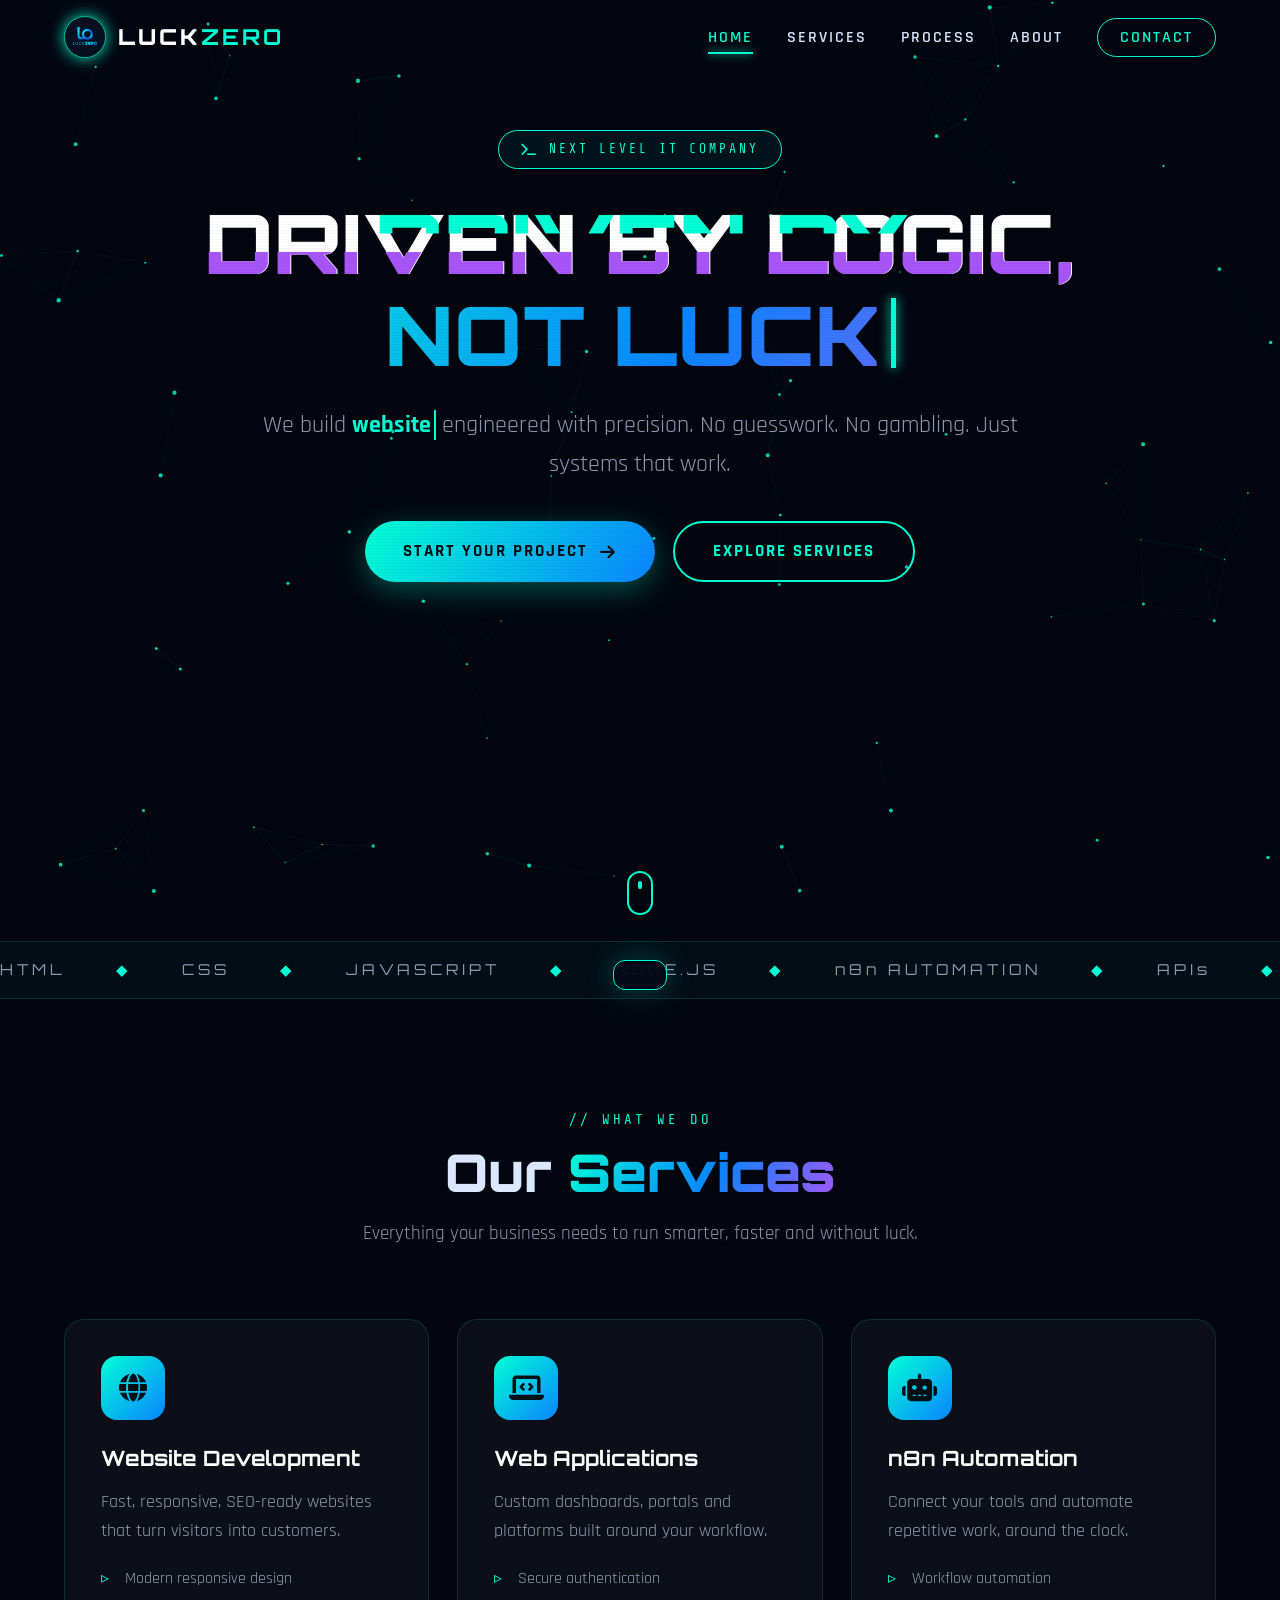
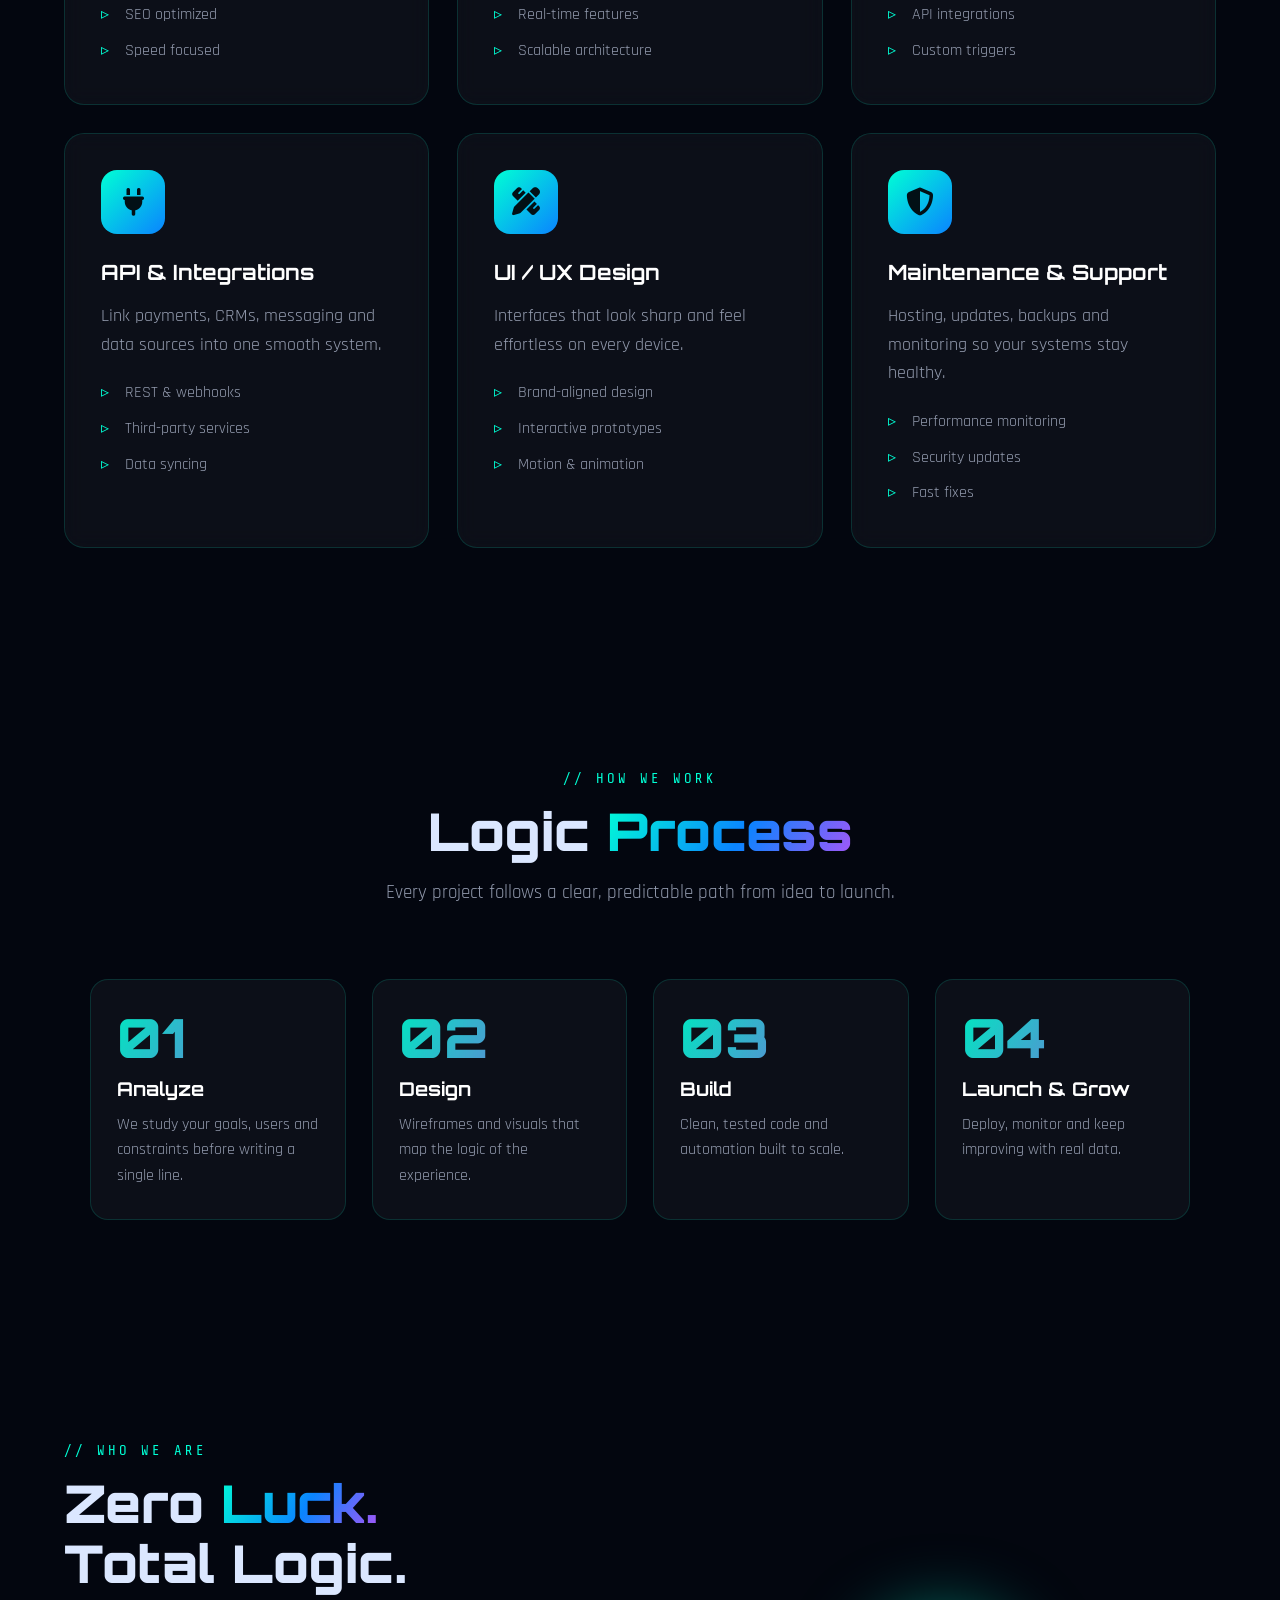
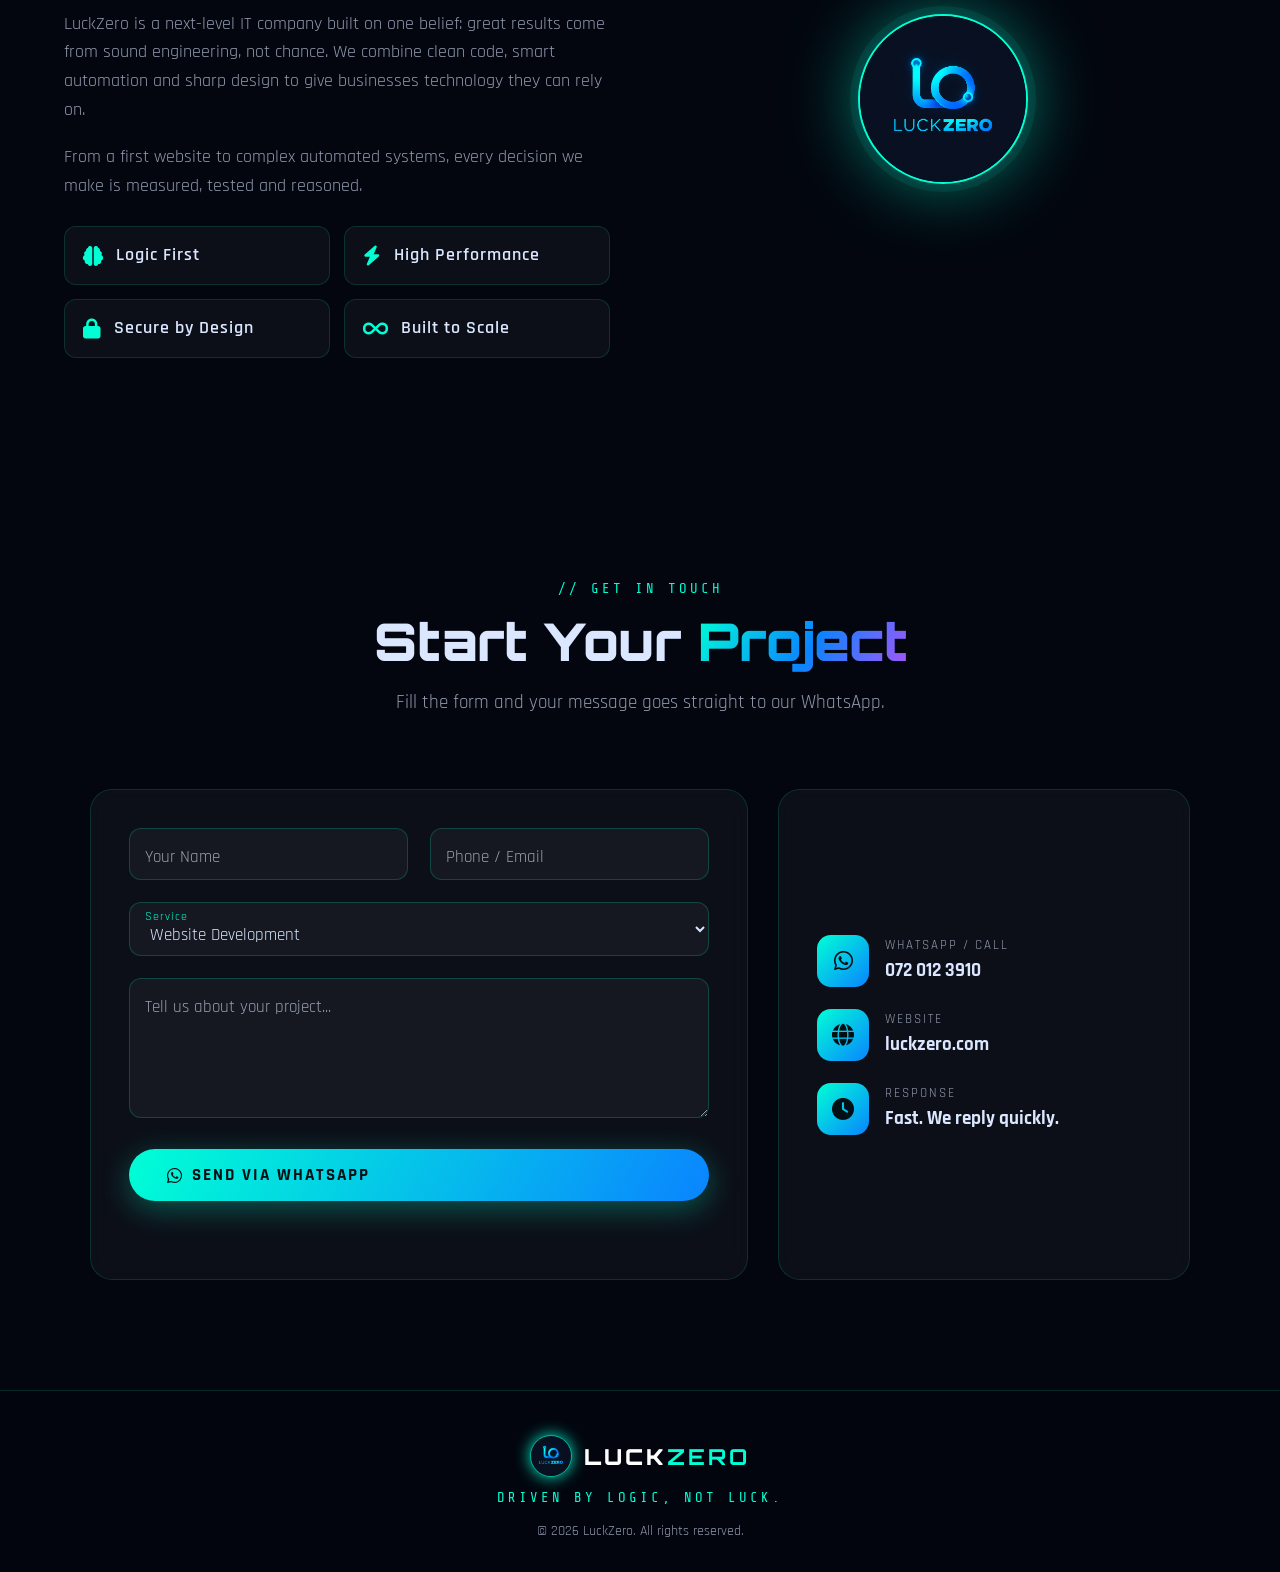
==== index.html @ 50b1a169 "Add files via upload" ====
<!DOCTYPE html>
<html lang="en">
<head>
<meta charset="UTF-8">
<meta name="viewport" content="width=device-width, initial-scale=1.0">
<title>LuckZero | Driven by Logic, Not Luck</title>
<meta name="description" content="LuckZero - Next level IT company. Websites, web apps, automation and custom software driven by logic, not luck.">
<link rel="icon" href="image/logo.png">
<link rel="preconnect" href="https://fonts.googleapis.com">
<link href="https://fonts.googleapis.com/css2?family=Orbitron:wght@500;700;900&family=Rajdhani:wght@400;500;600;700&family=Share+Tech+Mono&display=swap" rel="stylesheet">
<link rel="stylesheet" href="https://cdnjs.cloudflare.com/ajax/libs/font-awesome/6.4.0/css/all.min.css">
<link rel="stylesheet" href="css/style.css">
</head>
<body>

<!-- PRELOADER -->
<div id="loader">
  <div class="loader-grid"></div>
  <div class="loader-core">
    <div class="loader-ring r1"></div>
    <div class="loader-ring r2"></div>
    <div class="loader-ring r3"></div>
    <img src="image/logo.png" alt="LuckZero" class="loader-logo">
  </div>
  <div class="loader-text glitch" data-text="LUCKZERO">LUCKZERO</div>
  <div class="loader-bar"><span id="loaderBar"></span></div>
  <div class="loader-log" id="loaderLog"></div>
  <div class="loader-percent"><span id="loaderPercent">0</span>%</div>
</div>

<!-- CURSOR -->
<div class="cursor-dot" id="cursorDot"></div>
<div class="cursor-ring" id="cursorRing">
  <span class="c-tl"></span><span class="c-tr"></span><span class="c-bl"></span><span class="c-br"></span>
</div>
<div class="cursor-hud" id="cursorHud">X:0000 Y:0000</div>

<canvas id="bgCanvas"></canvas>
<div class="scroll-progress" id="scrollProgress"></div>
<div class="scanlines"></div>

<!-- NAV -->
<nav id="nav">
  <a href="#home" class="brand">
    <img src="image/logo.png" alt="LuckZero logo">
    <span>LUCK<b>ZERO</b></span>
  </a>
  <ul class="nav-links" id="navLinks">
    <li><a href="#home">Home</a></li>
    <li><a href="#services">Services</a></li>
    <li><a href="#process">Process</a></li>
    <li><a href="#about">About</a></li>
    <li><a href="#contact" class="nav-cta">Contact</a></li>
  </ul>
  <button class="menu-toggle" id="menuToggle" aria-label="Menu"><i class="fas fa-bars"></i></button>
</nav>

<!-- HERO -->
<section class="hero" id="home">
  <div class="hero-inner">
    <div class="badge reveal"><i class="fas fa-terminal"></i> NEXT LEVEL IT COMPANY</div>
    <h1 class="reveal">
      <span class="glitch" data-text="DRIVEN BY LOGIC,">DRIVEN BY LOGIC,</span>
      <span class="grad">NOT LUCK<span class="caret"></span></span>
    </h1>
    <p class="hero-sub reveal">We build <span id="typed" class="typed"></span> engineered with precision. No guesswork. No gambling. Just systems that work.</p>
    <div class="hero-btns reveal">
      <a href="#contact" class="btn btn-primary magnetic"><span>Start Your Project</span><i class="fas fa-arrow-right"></i></a>
      <a href="#services" class="btn btn-ghost magnetic"><span>Explore Services</span></a>
    </div>
    <div class="hero-code reveal">
      <div class="code-head"><i></i><i></i><i></i><span>luckzero.js</span></div>
      <pre id="codeBlock"></pre>
    </div>
  </div>
  <a href="#services" class="scroll-hint"><span></span></a>
</section>

<!-- MARQUEE -->
<div class="marquee">
  <div class="marquee-track">
    <span>HTML</span><span>CSS</span><span>JAVASCRIPT</span><span>NODE.JS</span><span>n8n AUTOMATION</span><span>APIs</span><span>CLOUD</span><span>SECURITY</span><span>UI / UX</span><span>DATABASES</span>
    <span>HTML</span><span>CSS</span><span>JAVASCRIPT</span><span>NODE.JS</span><span>n8n AUTOMATION</span><span>APIs</span><span>CLOUD</span><span>SECURITY</span><span>UI / UX</span><span>DATABASES</span>
  </div>
</div>

<!-- SERVICES -->
<section id="services">
  <div class="sec-head reveal">
    <div class="tag">// WHAT WE DO</div>
    <h2>Our <span class="grad">Services</span></h2>
    <p>Everything your business needs to run smarter, faster and without luck.</p>
  </div>
  <div class="cards">
    <article class="card tilt reveal">
      <div class="card-icon"><i class="fas fa-globe"></i></div>
      <h3>Website Development</h3>
      <p>Fast, responsive, SEO-ready websites that turn visitors into customers.</p>
      <ul><li>Modern responsive design</li><li>SEO optimized</li><li>Speed focused</li></ul>
    </article>
    <article class="card tilt reveal">
      <div class="card-icon"><i class="fas fa-laptop-code"></i></div>
      <h3>Web Applications</h3>
      <p>Custom dashboards, portals and platforms built around your workflow.</p>
      <ul><li>Secure authentication</li><li>Real-time features</li><li>Scalable architecture</li></ul>
    </article>
    <article class="card tilt reveal">
      <div class="card-icon"><i class="fas fa-robot"></i></div>
      <h3>n8n Automation</h3>
      <p>Connect your tools and automate repetitive work, around the clock.</p>
      <ul><li>Workflow automation</li><li>API integrations</li><li>Custom triggers</li></ul>
    </article>
    <article class="card tilt reveal">
      <div class="card-icon"><i class="fas fa-plug"></i></div>
      <h3>API & Integrations</h3>
      <p>Link payments, CRMs, messaging and data sources into one smooth system.</p>
      <ul><li>REST & webhooks</li><li>Third-party services</li><li>Data syncing</li></ul>
    </article>
    <article class="card tilt reveal">
      <div class="card-icon"><i class="fas fa-pen-ruler"></i></div>
      <h3>UI / UX Design</h3>
      <p>Interfaces that look sharp and feel effortless on every device.</p>
      <ul><li>Brand-aligned design</li><li>Interactive prototypes</li><li>Motion & animation</li></ul>
    </article>
    <article class="card tilt reveal">
      <div class="card-icon"><i class="fas fa-shield-halved"></i></div>
      <h3>Maintenance & Support</h3>
      <p>Hosting, updates, backups and monitoring so your systems stay healthy.</p>
      <ul><li>Performance monitoring</li><li>Security updates</li><li>Fast fixes</li></ul>
    </article>
  </div>
</section>

<!-- PROCESS -->
<section id="process">
  <div class="sec-head reveal">
    <div class="tag">// HOW WE WORK</div>
    <h2>Logic <span class="grad">Process</span></h2>
    <p>Every project follows a clear, predictable path from idea to launch.</p>
  </div>
  <div class="timeline">
    <div class="step reveal"><div class="num">01</div><h4>Analyze</h4><p>We study your goals, users and constraints before writing a single line.</p></div>
    <div class="step reveal"><div class="num">02</div><h4>Design</h4><p>Wireframes and visuals that map the logic of the experience.</p></div>
    <div class="step reveal"><div class="num">03</div><h4>Build</h4><p>Clean, tested code and automation built to scale.</p></div>
    <div class="step reveal"><div class="num">04</div><h4>Launch & Grow</h4><p>Deploy, monitor and keep improving with real data.</p></div>
  </div>
</section>

<!-- ABOUT -->
<section id="about">
  <div class="about-grid">
    <div class="about-text reveal">
      <div class="tag">// WHO WE ARE</div>
      <h2>Zero <span class="grad">Luck.</span><br>Total Logic.</h2>
      <p>LuckZero is a next-level IT company built on one belief: great results come from sound engineering, not chance. We combine clean code, smart automation and sharp design to give businesses technology they can rely on.</p>
      <p>From a first website to complex automated systems, every decision we make is measured, tested and reasoned.</p>
      <div class="pillars">
        <div class="pillar"><i class="fas fa-brain"></i><span>Logic First</span></div>
        <div class="pillar"><i class="fas fa-bolt"></i><span>High Performance</span></div>
        <div class="pillar"><i class="fas fa-lock"></i><span>Secure by Design</span></div>
        <div class="pillar"><i class="fas fa-infinity"></i><span>Built to Scale</span></div>
      </div>
    </div>
    <div class="about-visual reveal">
      <canvas id="netCanvas"></canvas>
      <div class="core"><img src="image/logo.png" alt="LuckZero"></div>
    </div>
  </div>
</section>

<!-- CONTACT -->
<section id="contact">
  <div class="sec-head reveal">
    <div class="tag">// GET IN TOUCH</div>
    <h2>Start Your <span class="grad">Project</span></h2>
    <p>Fill the form and your message goes straight to our WhatsApp.</p>
  </div>
  <div class="contact-wrap reveal">
    <form id="contactForm" class="form" novalidate>
      <div class="row">
        <div class="field"><input type="text" id="name" placeholder=" " required><label for="name">Your Name</label><span class="line"></span></div>
        <div class="field"><input type="tel" id="phone" placeholder=" " required><label for="phone">Phone / Email</label><span class="line"></span></div>
      </div>
      <div class="field">
        <select id="service" required>
          <option value="Website Development">Website Development</option>
          <option value="Web Application">Web Application</option>
          <option value="n8n Automation">n8n Automation</option>
          <option value="API & Integrations">API & Integrations</option>
          <option value="UI / UX Design">UI / UX Design</option>
          <option value="Other">Other</option>
        </select>
        <label class="static">Service</label><span class="line"></span>
      </div>
      <div class="field"><textarea id="message" rows="5" placeholder=" " required></textarea><label for="message">Tell us about your project...</label><span class="line"></span></div>
      <button type="submit" class="btn btn-primary magnetic"><span><i class="fab fa-whatsapp"></i> Send via WhatsApp</span></button>
      <p class="form-note" id="formNote"></p>
    </form>
    <div class="contact-info">
      <div class="info"><i class="fab fa-whatsapp"></i><div><small>WhatsApp / Call</small><a href="tel:+94720123910">072 012 3910</a></div></div>
      <div class="info"><i class="fas fa-globe"></i><div><small>Website</small><a href="https://luckzero.com">luckzero.com</a></div></div>
      <div class="info"><i class="fas fa-clock"></i><div><small>Response</small><span>Fast. We reply quickly.</span></div></div>
    </div>
  </div>
</section>

<footer>
  <div class="foot">
    <a href="#home" class="brand"><img src="image/logo.png" alt="LuckZero"><span>LUCK<b>ZERO</b></span></a>
    <p class="tagline">Driven by logic, not luck.</p>
    <p class="copy">&copy; <span id="year"></span> LuckZero. All rights reserved.</p>
  </div>
</footer>

<button class="to-top" id="toTop" aria-label="Back to top">
  <svg viewBox="0 0 48 48"><circle class="bg" cx="24" cy="24" r="21"/><circle class="fg" id="toTopRing" cx="24" cy="24" r="21"/></svg>
  <i class="fas fa-arrow-up"></i>
</button>
<div class="toast" id="toast"></div>
<script src="js/main.js"></script>
</body>
</html>
---- css/style.css ----
*{margin:0;padding:0;box-sizing:border-box}
:root{
  --c1:#00ffd5;--c2:#0a84ff;--c3:#a855f7;
  --bg:#03060f;--bg2:#070c1c;--txt:#dbe7ff;--mut:rgba(219,231,255,.65);
  --glass:rgba(255,255,255,.04);--bd:rgba(0,255,213,.14);
}
html{scroll-behavior:smooth}
body{font-family:'Rajdhani',sans-serif;background:var(--bg);color:var(--txt);line-height:1.6;overflow-x:hidden;font-size:18px}
body.loading{overflow:hidden}
a{color:inherit;text-decoration:none}
ul{list-style:none}
::selection{background:var(--c1);color:#000}
::-webkit-scrollbar{width:8px}::-webkit-scrollbar-track{background:var(--bg)}::-webkit-scrollbar-thumb{background:linear-gradient(var(--c1),var(--c2));border-radius:8px}

/* Hide default cursor on mouse devices */
@media (hover:hover) and (pointer:fine){
  body,a,button,input,textarea,select{cursor:none}
}

#bgCanvas{position:fixed;inset:0;z-index:-2;width:100%;height:100%}
.scanlines{position:fixed;inset:0;pointer-events:none;z-index:9990;background:repeating-linear-gradient(0deg,rgba(0,0,0,.12) 0 1px,transparent 1px 3px);opacity:.25}
.scroll-progress{position:fixed;top:0;left:0;height:3px;width:0;background:linear-gradient(90deg,var(--c1),var(--c2),var(--c3));z-index:2000;box-shadow:0 0 12px var(--c1)}

.grad{background:linear-gradient(120deg,var(--c1),var(--c2) 55%,var(--c3));-webkit-background-clip:text;background-clip:text;-webkit-text-fill-color:transparent}

/* ===== PRELOADER ===== */
#loader{position:fixed;inset:0;z-index:99999;background:var(--bg);display:flex;flex-direction:column;align-items:center;justify-content:center;gap:22px;transition:clip-path 1s cubic-bezier(.77,0,.18,1),opacity .4s .8s;clip-path:circle(150% at 50% 50%)}
#loader.done{clip-path:circle(0% at 50% 50%);opacity:0;pointer-events:none}
.loader-grid{position:absolute;inset:0;background-image:linear-gradient(rgba(0,255,213,.07) 1px,transparent 1px),linear-gradient(90deg,rgba(0,255,213,.07) 1px,transparent 1px);background-size:44px 44px;mask-image:radial-gradient(circle,#000 20%,transparent 70%);animation:gridMove 4s linear infinite}
@keyframes gridMove{to{background-position:44px 44px}}
.loader-core{position:relative;width:170px;height:170px;display:grid;place-items:center}
.loader-ring{position:absolute;border-radius:50%;border:2px solid transparent}
.r1{inset:0;border-top-color:var(--c1);border-bottom-color:var(--c1);animation:spin 1.6s linear infinite}
.r2{inset:14px;border-left-color:var(--c2);border-right-color:var(--c2);animation:spin 2.2s linear infinite reverse}
.r3{inset:28px;border:1px dashed var(--c3);animation:spin 6s linear infinite}
@keyframes spin{to{transform:rotate(360deg)}}
.loader-logo{width:78px;height:78px;object-fit:contain;filter:drop-shadow(0 0 14px var(--c1));animation:pulse 1.6s ease-in-out infinite}
@keyframes pulse{50%{transform:scale(1.12);filter:drop-shadow(0 0 26px var(--c1))}}
.loader-text{font-family:'Orbitron';font-weight:900;font-size:30px;letter-spacing:10px;color:#fff;z-index:1}
.loader-bar{width:min(320px,70vw);height:4px;background:rgba(255,255,255,.08);border-radius:4px;overflow:hidden;z-index:1}
.loader-bar span{display:block;height:100%;width:0;background:linear-gradient(90deg,var(--c1),var(--c2),var(--c3));box-shadow:0 0 14px var(--c1);transition:width .15s}
.loader-log{font-family:'Share Tech Mono',monospace;font-size:14px;color:var(--c1);height:20px;z-index:1;letter-spacing:1px}
.loader-percent{font-family:'Orbitron';font-size:14px;color:var(--mut);z-index:1}

/* ===== GLITCH ===== */
.glitch{position:relative;display:inline-block}
.glitch::before,.glitch::after{content:attr(data-text);position:absolute;inset:0;overflow:hidden}
.glitch::before{color:var(--c1);left:2px;animation:gl1 3s infinite linear alternate-reverse;clip-path:inset(0 0 60% 0)}
.glitch::after{color:var(--c3);left:-2px;animation:gl2 2.6s infinite linear alternate-reverse;clip-path:inset(60% 0 0 0)}
@keyframes gl1{0%,88%{transform:translate(0)}90%{transform:translate(-3px,1px)}94%{transform:translate(3px,-1px)}100%{transform:translate(0)}}
@keyframes gl2{0%,85%{transform:translate(0)}88%{transform:translate(3px,2px)}93%{transform:translate(-3px,-2px)}100%{transform:translate(0)}}
.hero h1 .glitch{-webkit-text-fill-color:#fff}
.hero h1 .glitch::before,.hero h1 .glitch::after{-webkit-text-fill-color:currentColor}

/* ===== CURSOR ===== */
.cursor-dot,.cursor-ring,.cursor-hud{position:fixed;top:0;left:0;pointer-events:none;z-index:100000;opacity:0;transition:opacity .3s}
body.cursor-on .cursor-dot,body.cursor-on .cursor-ring,body.cursor-on .cursor-hud{opacity:1}
.cursor-dot{width:6px;height:6px;margin:-3px 0 0 -3px;background:var(--c1);border-radius:50%;box-shadow:0 0 12px var(--c1),0 0 24px var(--c1)}
.cursor-ring{width:44px;height:44px;margin:-22px 0 0 -22px;border:1px solid rgba(0,255,213,.45);border-radius:50%;transition:width .25s,height .25s,margin .25s,border-color .25s,background .25s,opacity .3s}
.cursor-ring::before,.cursor-ring::after{content:'';position:absolute;background:var(--c1)}
.cursor-ring::before{left:50%;top:-8px;width:1px;height:calc(100% + 16px);opacity:.35;transform:translateX(-.5px)}
.cursor-ring::after{top:50%;left:-8px;height:1px;width:calc(100% + 16px);opacity:.35;transform:translateY(-.5px)}
.cursor-ring span{position:absolute;width:8px;height:8px;border:2px solid var(--c1);z-index:1}
.c-tl{top:-4px;left:-4px;border-right:0!important;border-bottom:0!important}
.c-tr{top:-4px;right:-4px;border-left:0!important;border-bottom:0!important}
.c-bl{bottom:-4px;left:-4px;border-right:0!important;border-top:0!important}
.c-br{bottom:-4px;right:-4px;border-left:0!important;border-top:0!important}
.cursor-ring{animation:ringRot 8s linear infinite}
@keyframes ringRot{to{rotate:360deg}}
body.cursor-hover .cursor-ring{width:72px;height:72px;margin:-36px 0 0 -36px;border-color:var(--c3);background:rgba(0,255,213,.06);animation-duration:3s}
body.cursor-down .cursor-ring{width:30px;height:30px;margin:-15px 0 0 -15px;border-color:#fff}
.cursor-hud{font-family:'Share Tech Mono',monospace;font-size:11px;color:var(--c1);letter-spacing:1px;margin:30px 0 0 30px;white-space:nowrap;text-shadow:0 0 8px var(--c1)}
.trail{position:fixed;width:5px;height:5px;border-radius:50%;background:var(--c1);pointer-events:none;z-index:99998;animation:trailFade .6s forwards;box-shadow:0 0 8px var(--c1)}
@keyframes trailFade{to{opacity:0;transform:scale(0)}}
@media (hover:none),(pointer:coarse){.cursor-dot,.cursor-ring,.cursor-hud{display:none}}

/* ===== NAV ===== */
nav{position:fixed;top:0;width:100%;padding:16px 5%;display:flex;justify-content:space-between;align-items:center;z-index:1000;transition:.4s}
nav.scrolled{background:rgba(3,6,15,.82);backdrop-filter:blur(18px);border-bottom:1px solid var(--bd);padding:10px 5%}
.brand{display:flex;align-items:center;gap:12px;font-family:'Orbitron';font-weight:900;font-size:22px;letter-spacing:3px;color:#fff}
.brand img{width:42px;height:42px;object-fit:contain;filter:drop-shadow(0 0 8px var(--c1))}
.brand b{color:var(--c1)}
.nav-links{display:flex;gap:34px;align-items:center}
.nav-links a{font-weight:600;font-size:16px;letter-spacing:2px;text-transform:uppercase;position:relative;padding:4px 0;transition:color .3s}
.nav-links a::after{content:'';position:absolute;bottom:-2px;left:0;width:0;height:2px;background:var(--c1);box-shadow:0 0 8px var(--c1);transition:width .3s}
.nav-links a:hover,.nav-links a.active{color:var(--c1)}
.nav-links a:hover::after,.nav-links a.active::after{width:100%}
.nav-cta{border:1px solid var(--c1);padding:8px 22px!important;border-radius:30px;color:var(--c1)}
.nav-cta::after{display:none}
.nav-cta:hover{background:var(--c1);color:#000!important;box-shadow:0 0 20px var(--c1)}
.menu-toggle{display:none;background:none;border:0;color:var(--c1);font-size:24px}

/* ===== HERO ===== */
section{padding:110px 5%;position:relative}
.hero{min-height:100vh;display:flex;align-items:center;justify-content:center;text-align:center;padding-top:130px}
.hero-inner{max-width:1000px;width:100%}
.badge{display:inline-flex;gap:10px;align-items:center;padding:8px 22px;border:1px solid var(--c1);border-radius:30px;font-family:'Share Tech Mono',monospace;font-size:13px;letter-spacing:3px;color:var(--c1);background:rgba(0,255,213,.06);margin-bottom:28px}
.hero h1{font-family:'Orbitron';font-weight:900;font-size:clamp(34px,7vw,82px);line-height:1.12;margin-bottom:26px;letter-spacing:1px}
.hero h1 .grad{display:block;position:relative}
.caret{display:inline-block;width:5px;height:.85em;background:var(--c1);margin-left:10px;vertical-align:-2px;animation:blink 1s steps(1) infinite;box-shadow:0 0 12px var(--c1)}
@keyframes blink{50%{opacity:0}}
.hero-sub{font-size:clamp(18px,2.2vw,24px);color:var(--mut);max-width:760px;margin:0 auto 38px}
.typed{color:var(--c1);font-weight:700;border-right:2px solid var(--c1);padding-right:3px}
.hero-btns{display:flex;gap:18px;justify-content:center;flex-wrap:wrap;margin-bottom:56px}
.btn{display:inline-flex;align-items:center;gap:12px;padding:15px 38px;border-radius:50px;font-family:'Rajdhani';font-weight:700;font-size:17px;letter-spacing:2px;text-transform:uppercase;border:0;position:relative;overflow:hidden;transition:box-shadow .3s,transform .15s}
.btn span{display:inline-flex;gap:8px;align-items:center;position:relative;z-index:1}
.btn-primary{background:linear-gradient(120deg,var(--c1),var(--c2));color:#021016;box-shadow:0 8px 30px rgba(0,255,213,.3)}
.btn-primary::before{content:'';position:absolute;top:0;left:-120%;width:60%;height:100%;background:linear-gradient(90deg,transparent,rgba(255,255,255,.55),transparent);transform:skewX(-20deg);transition:left .6s}
.btn-primary:hover::before{left:140%}
.btn-primary:hover{box-shadow:0 12px 44px rgba(0,255,213,.55)}
.btn-ghost{border:2px solid var(--c1);color:var(--c1);background:transparent}
.btn-ghost:hover{background:var(--c1);color:#021016;box-shadow:0 0 30px rgba(0,255,213,.5)}
.hero-code{max-width:560px;margin:0 auto;text-align:left;background:rgba(5,10,25,.8);border:1px solid var(--bd);border-radius:14px;overflow:hidden;box-shadow:0 20px 60px rgba(0,0,0,.5),0 0 40px rgba(0,255,213,.08);backdrop-filter:blur(10px)}
.code-head{display:flex;align-items:center;gap:7px;padding:10px 14px;background:rgba(255,255,255,.04);border-bottom:1px solid var(--bd);font-family:'Share Tech Mono',monospace;font-size:12px;color:var(--mut)}
.code-head i{width:11px;height:11px;border-radius:50%;background:#ff5f56}
.code-head i:nth-child(2){background:#ffbd2e}.code-head i:nth-child(3){background:#27c93f}
.code-head span{margin-left:10px}
.hero-code pre{padding:18px 20px;font-family:'Share Tech Mono',monospace;font-size:15px;color:#9fe9d9;min-height:150px;white-space:pre-wrap}
.k{color:#c792ea}.s{color:#c3e88d}.f{color:#82aaff}.cm{color:#5c6b8a}
.scroll-hint{position:absolute;bottom:26px;left:50%;transform:translateX(-50%);width:26px;height:44px;border:2px solid var(--c1);border-radius:20px}
.scroll-hint span{position:absolute;top:8px;left:50%;width:4px;height:8px;margin-left:-2px;background:var(--c1);border-radius:3px;animation:wheel 1.6s infinite}
@keyframes wheel{0%{opacity:1;transform:translateY(0)}100%{opacity:0;transform:translateY(16px)}}

/* ===== MARQUEE ===== */
.marquee{overflow:hidden;border-block:1px solid var(--bd);background:rgba(0,255,213,.03);padding:16px 0}
.marquee-track{display:flex;gap:50px;width:max-content;animation:marq 28s linear infinite}
.marquee-track span{font-family:'Orbitron';font-size:15px;letter-spacing:4px;color:var(--mut);white-space:nowrap}
.marquee-track span::after{content:'◆';margin-left:50px;color:var(--c1)}
@keyframes marq{to{transform:translateX(-50%)}}

/* ===== SECTIONS ===== */
.sec-head{text-align:center;max-width:720px;margin:0 auto 70px}
.tag{font-family:'Share Tech Mono',monospace;color:var(--c1);letter-spacing:3px;font-size:14px;margin-bottom:12px}
.sec-head h2,.about-text h2{font-family:'Orbitron';font-weight:900;font-size:clamp(30px,5vw,52px);line-height:1.15;margin-bottom:16px}
.sec-head p{color:var(--mut);font-size:19px}

.reveal{opacity:0;transform:translateY(50px) scale(.97);filter:blur(6px);transition:opacity .9s cubic-bezier(.2,.8,.2,1),transform .9s cubic-bezier(.2,.8,.2,1),filter .9s}
.reveal.in{opacity:1;transform:none;filter:none}

/* cards */
.cards{display:grid;grid-template-columns:repeat(auto-fit,minmax(300px,1fr));gap:28px;max-width:1200px;margin:0 auto}
.card{position:relative;background:var(--glass);border:1px solid var(--bd);border-radius:20px;padding:36px;backdrop-filter:blur(10px);transform-style:preserve-3d;transition:border-color .3s,box-shadow .3s,opacity .9s,filter .9s;overflow:hidden}
.card::before{content:'';position:absolute;inset:0;background:radial-gradient(400px circle at var(--mx,50%) var(--my,50%),rgba(0,255,213,.14),transparent 45%);opacity:0;transition:opacity .3s}
.card:hover::before{opacity:1}
.card:hover{border-color:var(--c1);box-shadow:0 20px 50px rgba(0,255,213,.15)}
.card-icon{width:64px;height:64px;border-radius:16px;display:grid;place-items:center;font-size:28px;color:#021016;background:linear-gradient(135deg,var(--c1),var(--c2));margin-bottom:22px;transform:translateZ(40px);transition:transform .6s}
.card:hover .card-icon{transform:translateZ(40px) rotateY(360deg)}
.card h3{font-family:'Orbitron';font-size:21px;margin-bottom:12px;color:#fff;transform:translateZ(25px)}
.card p{color:var(--mut);margin-bottom:16px}
.card li{padding:5px 0 5px 24px;position:relative;color:var(--mut);font-size:16px}
.card li::before{content:'▹';position:absolute;left:0;color:var(--c1)}

/* process */
.timeline{display:grid;grid-template-columns:repeat(auto-fit,minmax(230px,1fr));gap:26px;max-width:1100px;margin:0 auto;position:relative}
.step{padding:30px 26px;border:1px solid var(--bd);border-radius:18px;background:var(--glass);position:relative;transition:.35s}
.step:hover{transform:translateY(-8px)!important;border-color:var(--c1);box-shadow:0 14px 40px rgba(0,255,213,.13)}
.num{font-family:'Orbitron';font-weight:900;font-size:54px;line-height:1;background:linear-gradient(120deg,var(--c1),var(--c3));-webkit-background-clip:text;background-clip:text;-webkit-text-fill-color:transparent;opacity:.9;margin-bottom:10px}
.step h4{font-family:'Orbitron';font-size:19px;margin-bottom:8px;color:#fff}
.step p{color:var(--mut);font-size:16px}

/* about */
.about-grid{display:grid;grid-template-columns:1fr 1fr;gap:60px;max-width:1200px;margin:0 auto;align-items:center}
.about-text p{color:var(--mut);margin-bottom:18px}
.pillars{display:grid;grid-template-columns:1fr 1fr;gap:14px;margin-top:26px}
.pillar{display:flex;align-items:center;gap:12px;padding:14px 18px;border:1px solid var(--bd);border-radius:12px;background:var(--glass);font-weight:600;letter-spacing:1px;transition:.3s}
.pillar i{color:var(--c1);font-size:20px}
.pillar:hover{border-color:var(--c1);transform:translateX(6px)}
.about-visual{position:relative;height:480px;display:grid;place-items:center}
#netCanvas{position:absolute;inset:0;width:100%;height:100%}
.core{position:relative;width:170px;height:170px;border-radius:50%;overflow:hidden;z-index:2;border:2px solid var(--c1);box-shadow:0 0 0 8px rgba(0,255,213,.08),0 0 70px rgba(0,255,213,.5);background:#050a19;animation:pulse2 3s ease-in-out infinite}
.core img{width:100%;height:100%;object-fit:cover;border-radius:50%;display:block}
@keyframes pulse2{50%{box-shadow:0 0 0 14px rgba(0,255,213,.05),0 0 100px rgba(0,255,213,.75)}}

/* circular logos everywhere */
.brand img,.loader-logo{border-radius:50%;object-fit:cover}
.loader-logo{width:96px;height:96px;border:2px solid var(--c1)}
.brand img{border:1px solid rgba(0,255,213,.5)}

/* back to top */
.to-top{position:fixed;right:28px;bottom:28px;width:52px;height:52px;border-radius:50%;border:0;background:rgba(5,10,25,.9);color:var(--c1);display:grid;place-items:center;font-size:18px;z-index:1500;opacity:0;visibility:hidden;transform:translateY(30px) scale(.8);transition:.4s cubic-bezier(.2,1.2,.4,1);box-shadow:0 0 24px rgba(0,255,213,.25);backdrop-filter:blur(10px)}
.to-top.show{opacity:1;visibility:visible;transform:none}
.to-top svg{position:absolute;inset:2px;width:48px;height:48px;transform:rotate(-90deg)}
.to-top circle{fill:none;stroke-width:2.5}
.to-top .bg{stroke:rgba(0,255,213,.15)}
.to-top .fg{stroke:var(--c1);stroke-linecap:round;stroke-dasharray:132;stroke-dashoffset:132;filter:drop-shadow(0 0 4px var(--c1))}
.to-top i{transition:transform .3s}
.to-top:hover{box-shadow:0 0 36px rgba(0,255,213,.6);background:var(--c1);color:#021016}
.to-top:hover i{transform:translateY(-3px)}
@media(max-width:768px){.to-top{right:16px;bottom:16px}}

/* contact */
.contact-wrap{display:grid;grid-template-columns:1.6fr 1fr;gap:30px;max-width:1100px;margin:0 auto}
.form,.contact-info{background:var(--glass);border:1px solid var(--bd);border-radius:22px;padding:38px;backdrop-filter:blur(12px)}
.form{display:grid;gap:22px}
.row{display:grid;grid-template-columns:1fr 1fr;gap:22px}
.field{position:relative}
.field input,.field textarea,.field select{width:100%;background:rgba(255,255,255,.04);border:1px solid rgba(0,255,213,.2);border-radius:12px;padding:20px 16px 8px;color:var(--txt);font-family:inherit;font-size:17px;outline:0;transition:.3s}
.field select option{background:#0a1124;color:#fff}
.field textarea{resize:vertical;min-height:130px}
.field label{position:absolute;left:16px;top:16px;color:var(--mut);pointer-events:none;transition:.25s;font-size:17px}
.field input:focus+label,.field input:not(:placeholder-shown)+label,
.field textarea:focus+label,.field textarea:not(:placeholder-shown)+label,
.field label.static{top:5px;font-size:12px;color:var(--c1);letter-spacing:1px}
.field input:focus,.field textarea:focus,.field select:focus{border-color:var(--c1);box-shadow:0 0 22px rgba(0,255,213,.2);background:rgba(255,255,255,.07)}
.field.err input,.field.err textarea{border-color:#ff3b6b;box-shadow:0 0 18px rgba(255,59,107,.25)}
.form-note{font-family:'Share Tech Mono',monospace;font-size:13px;color:var(--c1);min-height:18px}
.contact-info{display:flex;flex-direction:column;gap:22px;justify-content:center}
.info{display:flex;gap:16px;align-items:center}
.info i{width:52px;height:52px;border-radius:14px;display:grid;place-items:center;font-size:22px;color:#021016;background:linear-gradient(135deg,var(--c1),var(--c2));flex-shrink:0}
.info small{display:block;color:var(--mut);font-size:13px;letter-spacing:2px;text-transform:uppercase}
.info a,.info span{font-weight:700;font-size:19px}
.info a:hover{color:var(--c1)}

footer{border-top:1px solid var(--bd);background:rgba(3,6,15,.9);padding:44px 5% 30px}
.foot{max-width:1100px;margin:0 auto;display:flex;flex-direction:column;align-items:center;gap:10px;text-align:center}
.tagline{font-family:'Share Tech Mono',monospace;color:var(--c1);letter-spacing:3px;text-transform:uppercase;font-size:14px}
.copy{color:var(--mut);font-size:14px}

.toast{position:fixed;bottom:30px;left:50%;transform:translate(-50%,120px);background:rgba(5,10,25,.95);border:1px solid var(--c1);padding:14px 26px;border-radius:12px;font-family:'Share Tech Mono',monospace;color:var(--c1);z-index:100001;transition:transform .5s cubic-bezier(.2,1.4,.4,1);box-shadow:0 0 30px rgba(0,255,213,.25)}
.toast.show{transform:translate(-50%,0)}

/* ===== RESPONSIVE ===== */
@media(max-width:900px){
  .about-grid,.contact-wrap{grid-template-columns:1fr}
  .about-visual{height:400px}.core{width:140px;height:140px}
}
@media(max-width:768px){
  nav{padding:14px 5%}
  .menu-toggle{display:block}
  .nav-links{position:fixed;top:68px;left:0;width:100%;height:calc(100vh - 68px);background:rgba(3,6,15,.97);flex-direction:column;justify-content:center;gap:30px;transform:translateX(100%);transition:transform .4s}
  .nav-links.open{transform:none}
  .nav-links a{font-size:22px}
  section{padding:80px 6%}
  .row{grid-template-columns:1fr}
  .form,.contact-info{padding:26px}
  .pillars{grid-template-columns:1fr}
  .loader-text{font-size:22px;letter-spacing:7px}
}
@media(prefers-reduced-motion:reduce){*{animation-duration:.01ms!important;transition-duration:.01ms!important}.reveal{opacity:1;transform:none;filter:none}}
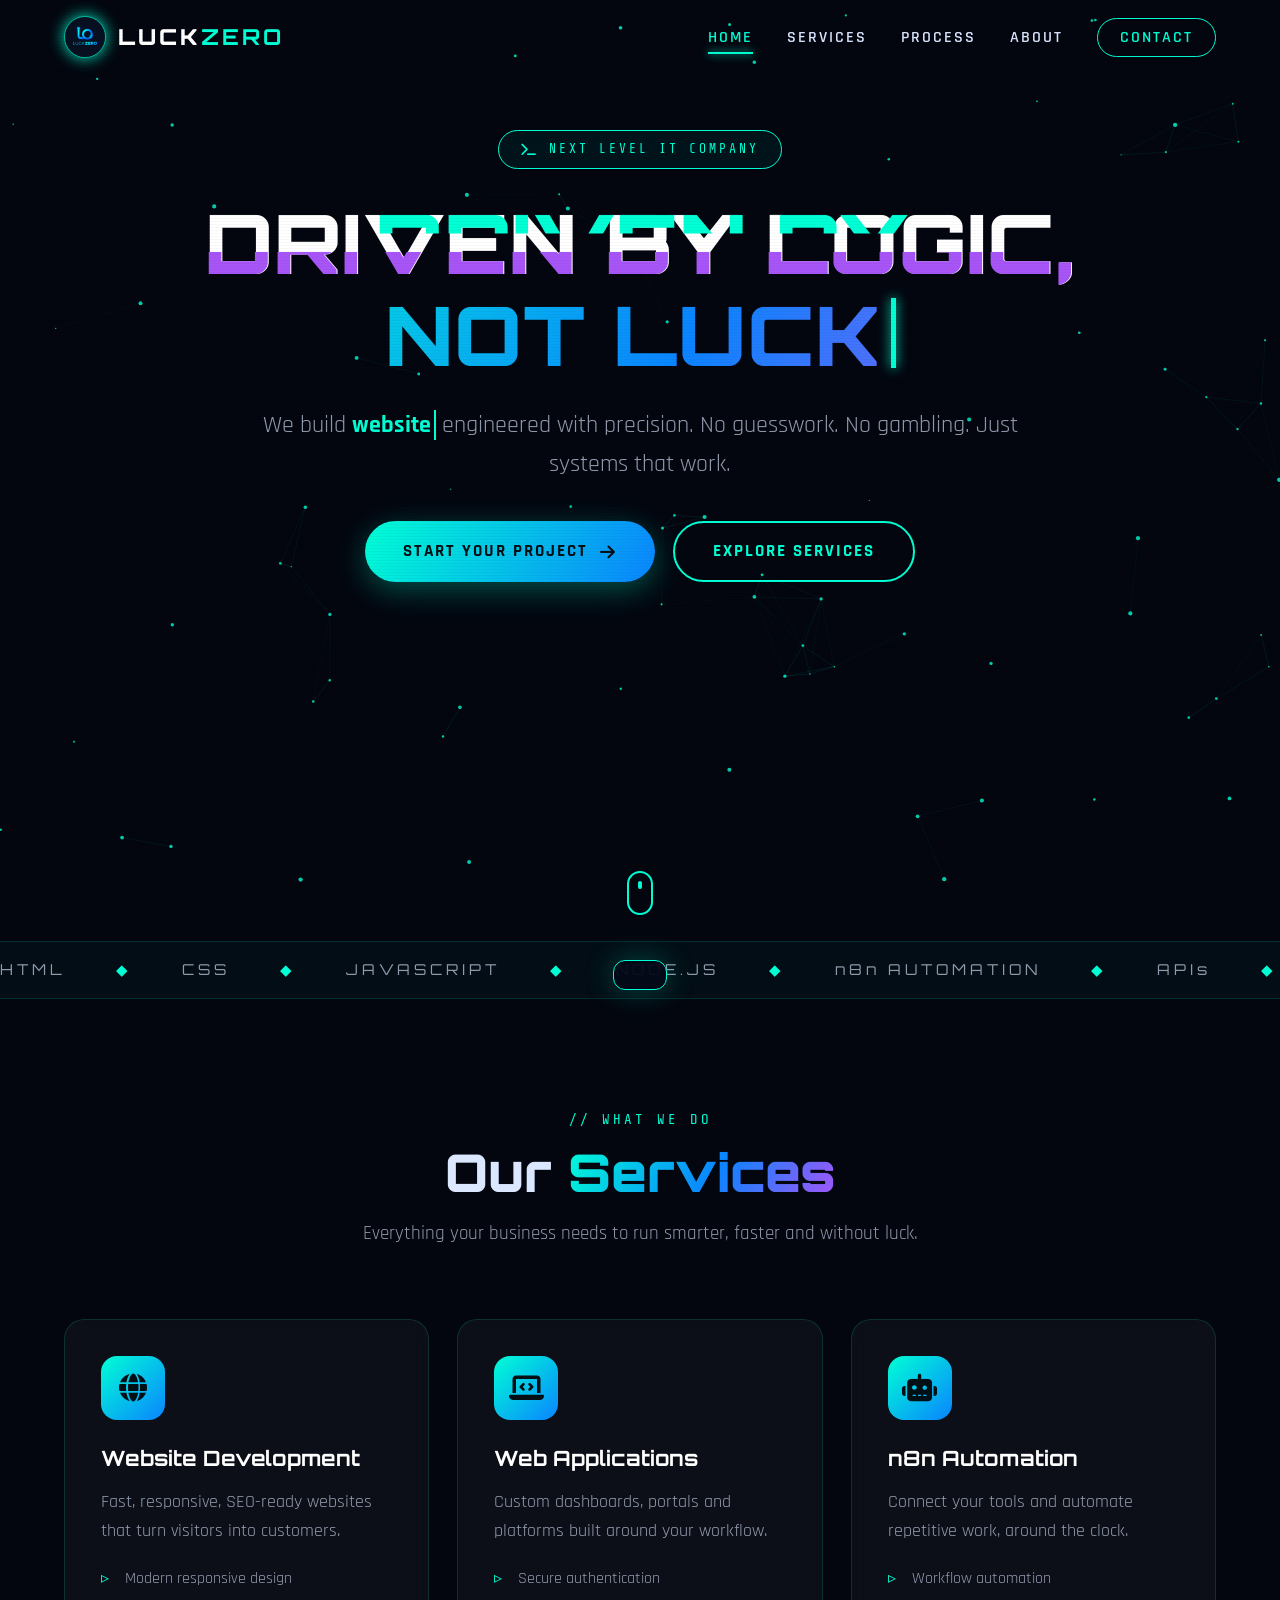
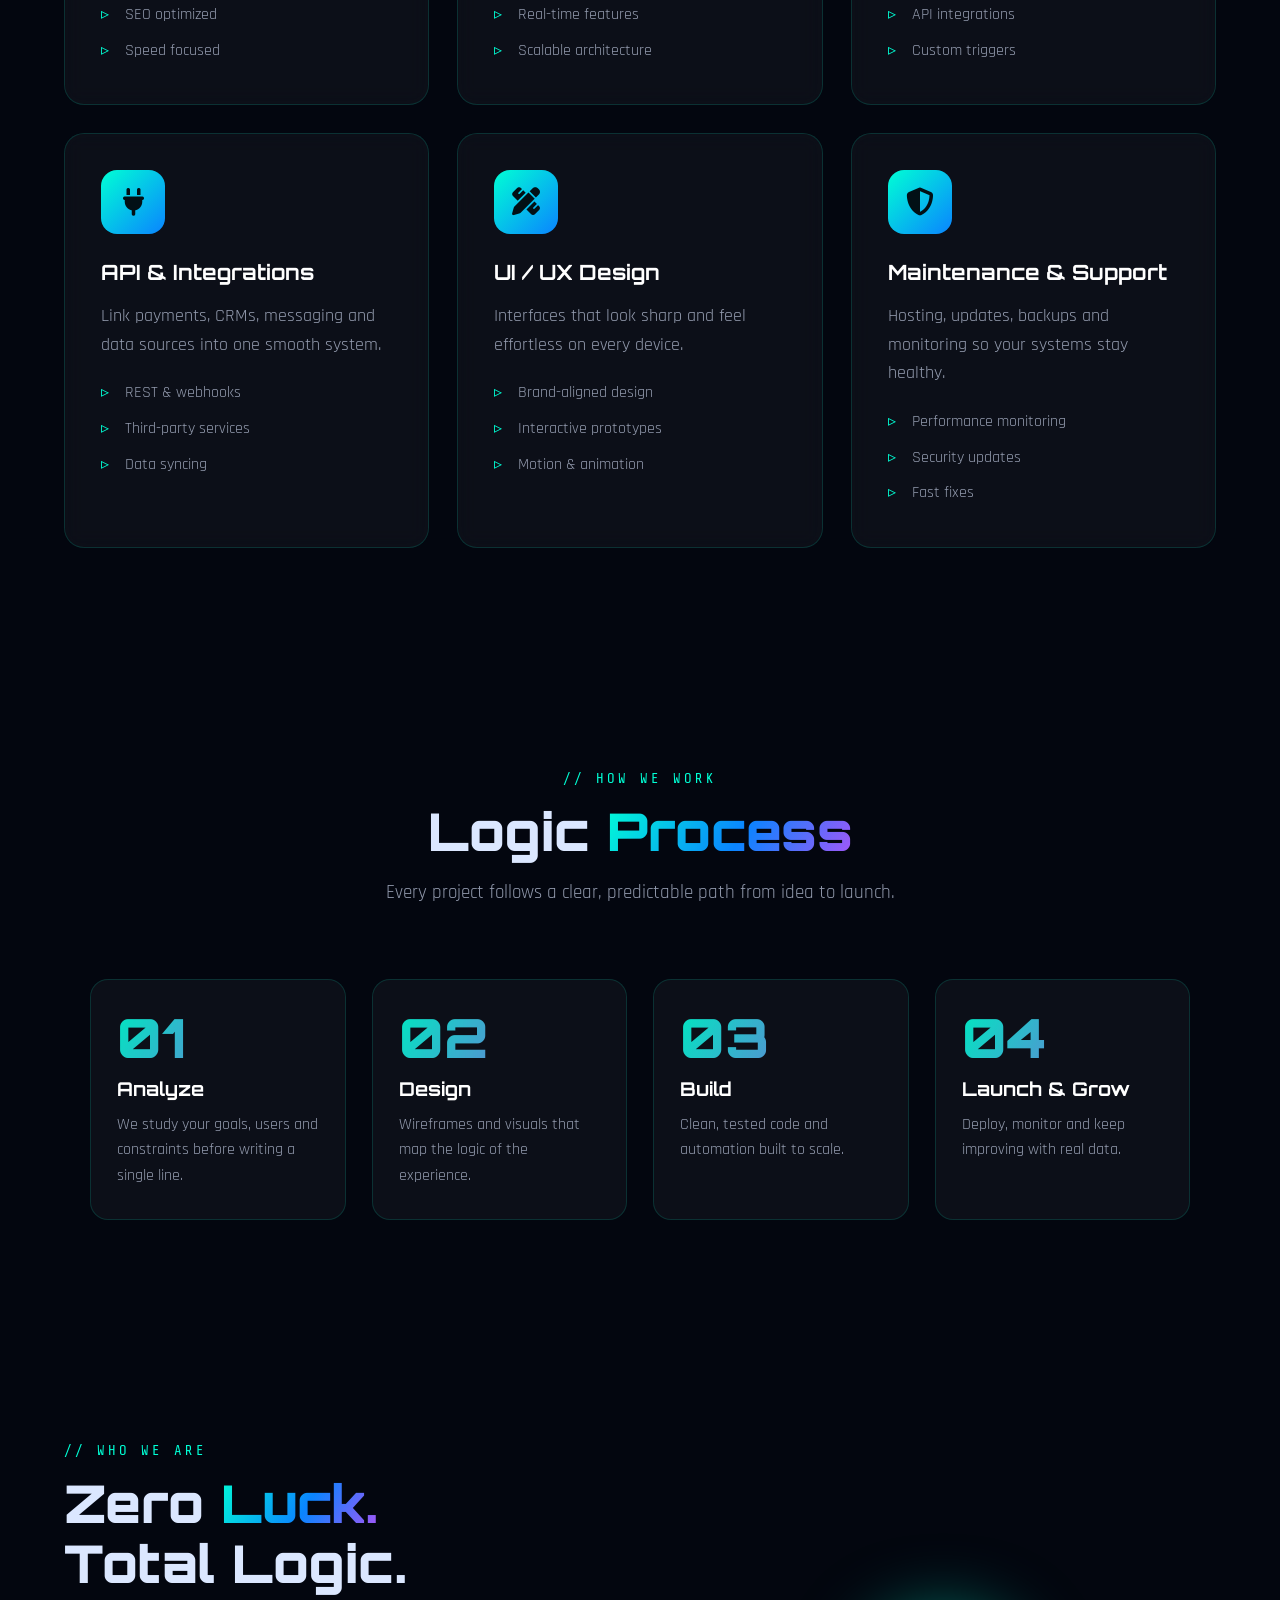
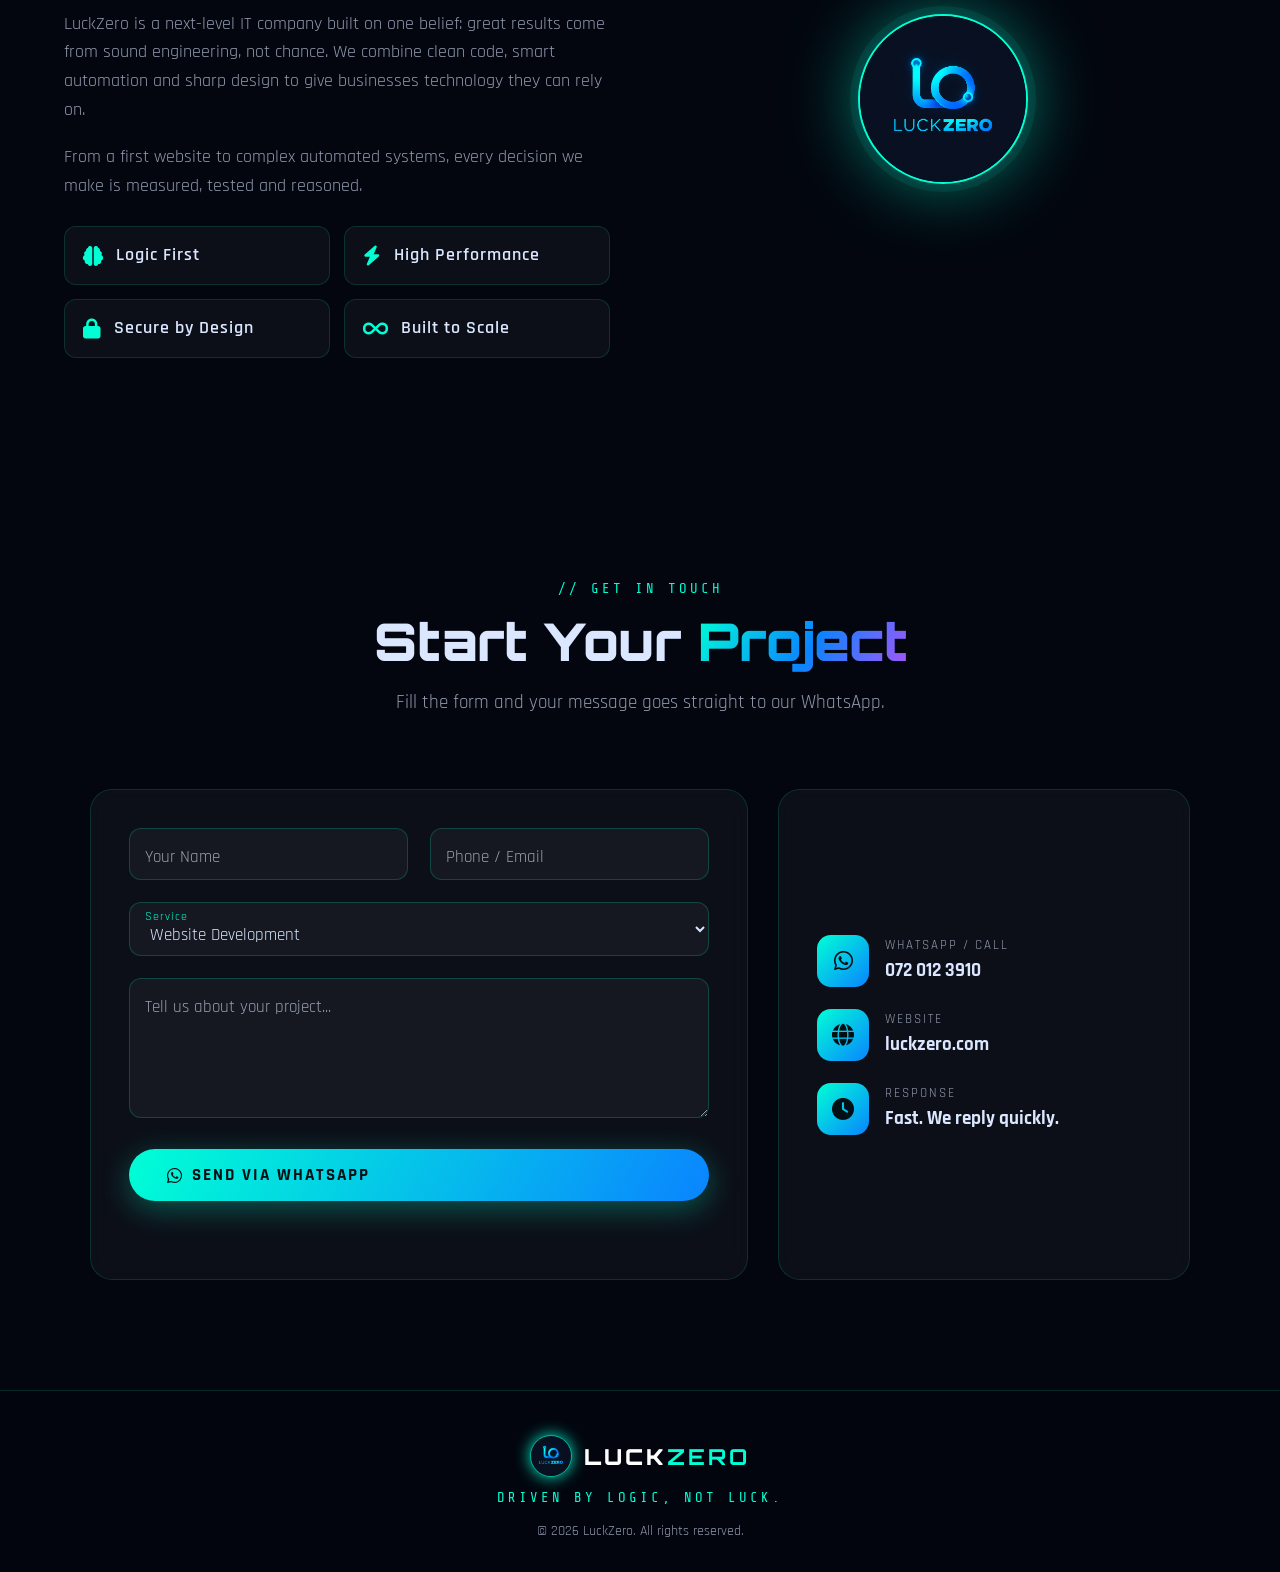
==== commit c83b6116: "Update index.html" ====
--- a/index.html
+++ b/index.html
@@ -3,10 +3,90 @@
 <head>
 <meta charset="UTF-8">
 <meta name="viewport" content="width=device-width, initial-scale=1.0">
-<title>LuckZero | Driven by Logic, Not Luck</title>
-<meta name="description" content="LuckZero - Next level IT company. Websites, web apps, automation and custom software driven by logic, not luck.">
-<link rel="icon" href="image/logo.png">
+<title>LuckZero | Web Development, Web Apps &amp; n8n Automation</title>
+<meta name="description" content="LuckZero is a next-level IT company building fast websites, custom web apps and n8n automation in Sri Lanka. Driven by logic, not luck.">
+<meta name="keywords" content="LuckZero, web development Sri Lanka, website design, web applications, n8n automation, workflow automation, API integration, IT company, UI UX design">
+<meta name="author" content="LuckZero">
+<meta name="robots" content="index, follow, max-image-preview:large, max-snippet:-1">
+<meta name="theme-color" content="#03060f">
+<link rel="canonical" href="https://luckzero.com/">
+<link rel="icon" type="image/png" href="image/logo.png">
+<link rel="apple-touch-icon" href="image/logo.png">
+<link rel="preload" as="image" href="image/logo.png">
+
+<!-- Open Graph / Facebook / WhatsApp / LinkedIn -->
+<meta property="og:type" content="website">
+<meta property="og:site_name" content="LuckZero">
+<meta property="og:title" content="LuckZero | Driven by Logic, Not Luck">
+<meta property="og:description" content="Next-level IT company: websites, web apps and n8n automation engineered with precision.">
+<meta property="og:url" content="https://luckzero.com/">
+<meta property="og:image" content="https://luckzero.com/image/logo.png">
+<meta property="og:image:alt" content="LuckZero logo">
+<meta property="og:locale" content="en_US">
+
+<!-- Twitter / X -->
+<meta name="twitter:card" content="summary">
+<meta name="twitter:title" content="LuckZero | Driven by Logic, Not Luck">
+<meta name="twitter:description" content="Websites, web apps and n8n automation engineered with precision.">
+<meta name="twitter:image" content="https://luckzero.com/image/logo.png">
+
+<!-- Structured data -->
+<script type="application/ld+json">
+{
+  "@context": "https://schema.org",
+  "@graph": [
+    {
+      "@type": "Organization",
+      "@id": "https://luckzero.com/#org",
+      "name": "LuckZero",
+      "url": "https://luckzero.com/",
+      "logo": "https://luckzero.com/image/logo.png",
+      "slogan": "Driven by logic, not luck",
+      "telephone": "+94720123910",
+      "contactPoint": {
+        "@type": "ContactPoint",
+        "telephone": "+94720123910",
+        "contactType": "customer support",
+        "availableLanguage": ["English", "Sinhala"]
+      }
+    },
+    {
+      "@type": "WebSite",
+      "@id": "https://luckzero.com/#website",
+      "url": "https://luckzero.com/",
+      "name": "LuckZero",
+      "publisher": { "@id": "https://luckzero.com/#org" },
+      "inLanguage": "en"
+    },
+    {
+      "@type": "ProfessionalService",
+      "@id": "https://luckzero.com/#service",
+      "name": "LuckZero",
+      "url": "https://luckzero.com/",
+      "image": "https://luckzero.com/image/logo.png",
+      "telephone": "+94720123910",
+      "description": "IT company offering website development, web applications, n8n automation, API integrations, UI/UX design and maintenance.",
+      "provider": { "@id": "https://luckzero.com/#org" },
+      "hasOfferCatalog": {
+        "@type": "OfferCatalog",
+        "name": "IT Services",
+        "itemListElement": [
+          { "@type": "Offer", "itemOffered": { "@type": "Service", "name": "Website Development" } },
+          { "@type": "Offer", "itemOffered": { "@type": "Service", "name": "Web Applications" } },
+          { "@type": "Offer", "itemOffered": { "@type": "Service", "name": "n8n Automation" } },
+          { "@type": "Offer", "itemOffered": { "@type": "Service", "name": "API & Integrations" } },
+          { "@type": "Offer", "itemOffered": { "@type": "Service", "name": "UI / UX Design" } },
+          { "@type": "Offer", "itemOffered": { "@type": "Service", "name": "Maintenance & Support" } }
+        ]
+      }
+    }
+  ]
+}
+</script>
+
+<noscript><style>#loader{display:none!important}body.loading{overflow:auto!important}.reveal{opacity:1!important;transform:none!important;filter:none!important}</style></noscript>
 <link rel="preconnect" href="https://fonts.googleapis.com">
+<link rel="preconnect" href="https://fonts.gstatic.com" crossorigin>
 <link href="https://fonts.googleapis.com/css2?family=Orbitron:wght@500;700;900&family=Rajdhani:wght@400;500;600;700&family=Share+Tech+Mono&display=swap" rel="stylesheet">
 <link rel="stylesheet" href="https://cdnjs.cloudflare.com/ajax/libs/font-awesome/6.4.0/css/all.min.css">
 <link rel="stylesheet" href="css/style.css">
@@ -40,9 +120,9 @@
 <div class="scanlines"></div>
 
 <!-- NAV -->
-<nav id="nav">
+<nav id="nav" aria-label="Main navigation">
   <a href="#home" class="brand">
-    <img src="image/logo.png" alt="LuckZero logo">
+    <img src="image/logo.png" alt="LuckZero logo" width="42" height="42">
     <span>LUCK<b>ZERO</b></span>
   </a>
   <ul class="nav-links" id="navLinks">
@@ -217,6 +297,6 @@
   <i class="fas fa-arrow-up"></i>
 </button>
 <div class="toast" id="toast"></div>
-<script src="js/main.js"></script>
+<script src="js/main.js" defer></script>
 </body>
-</html>+</html>
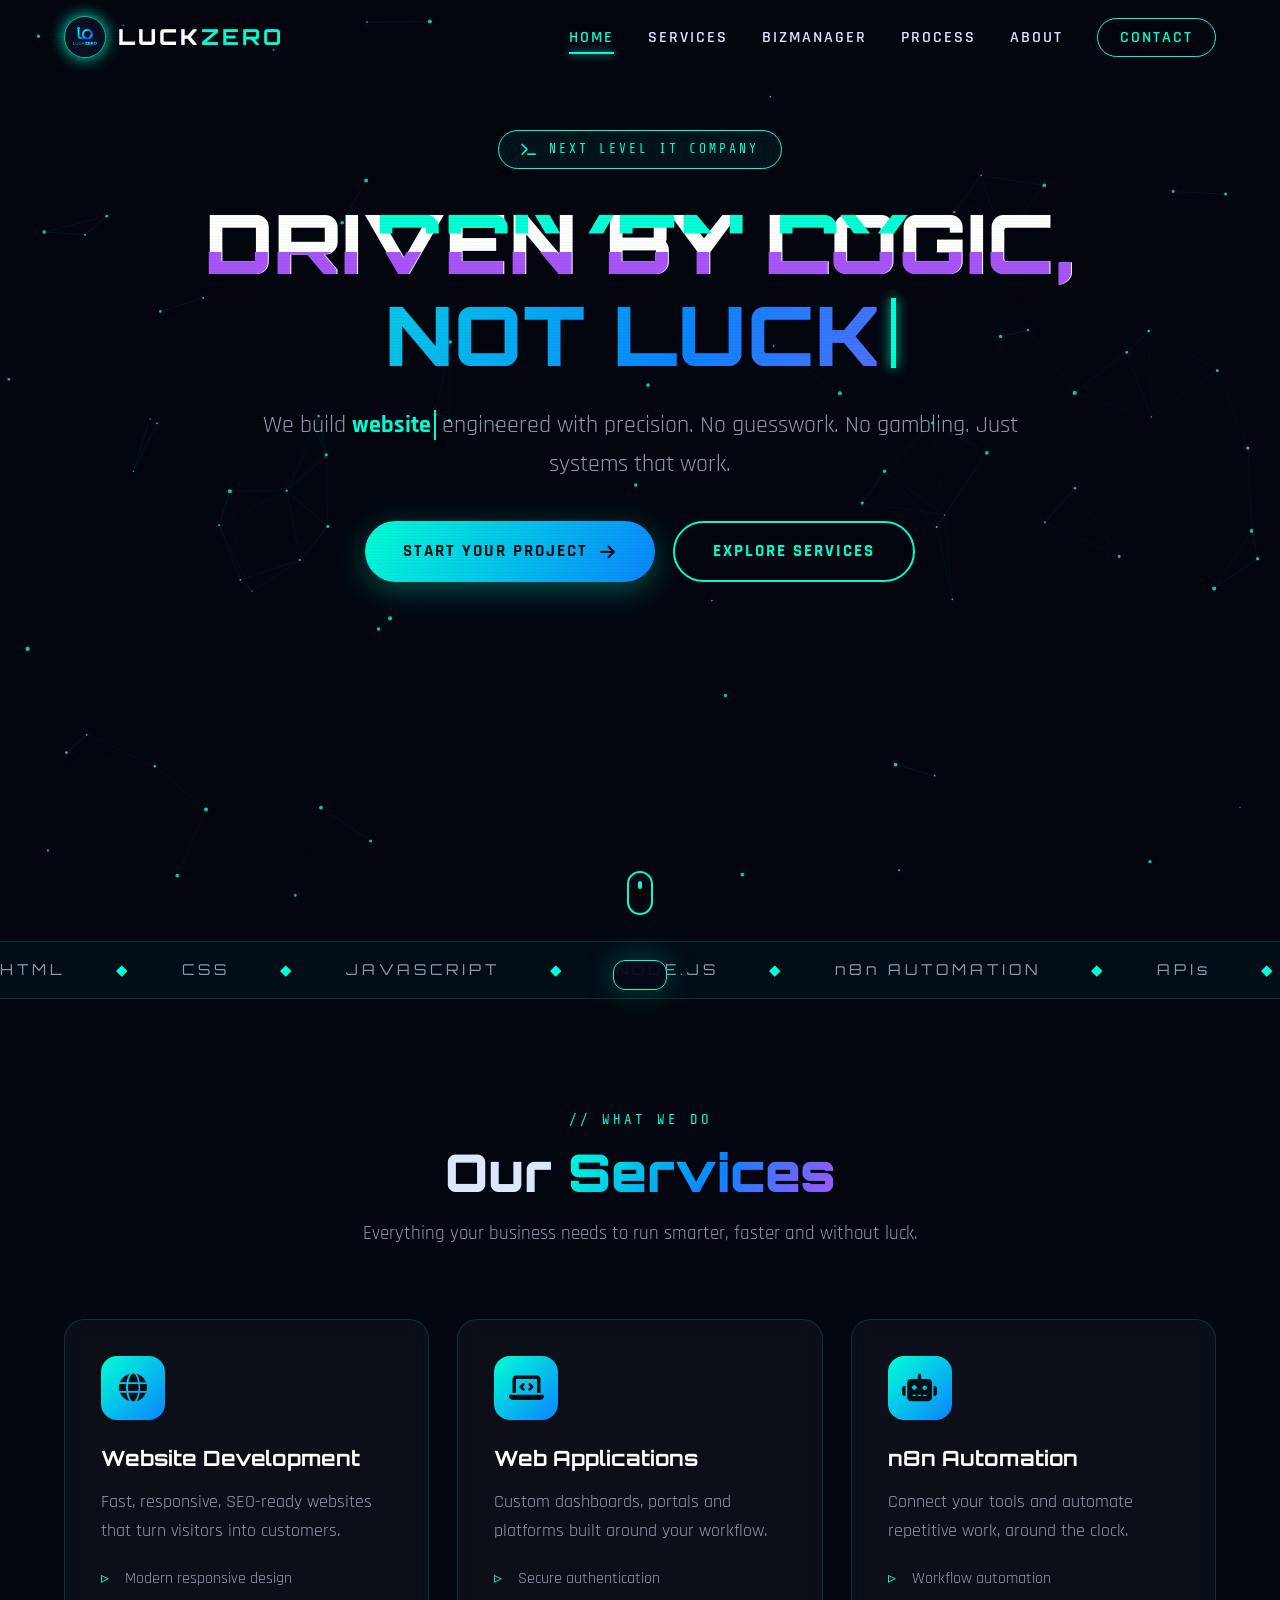
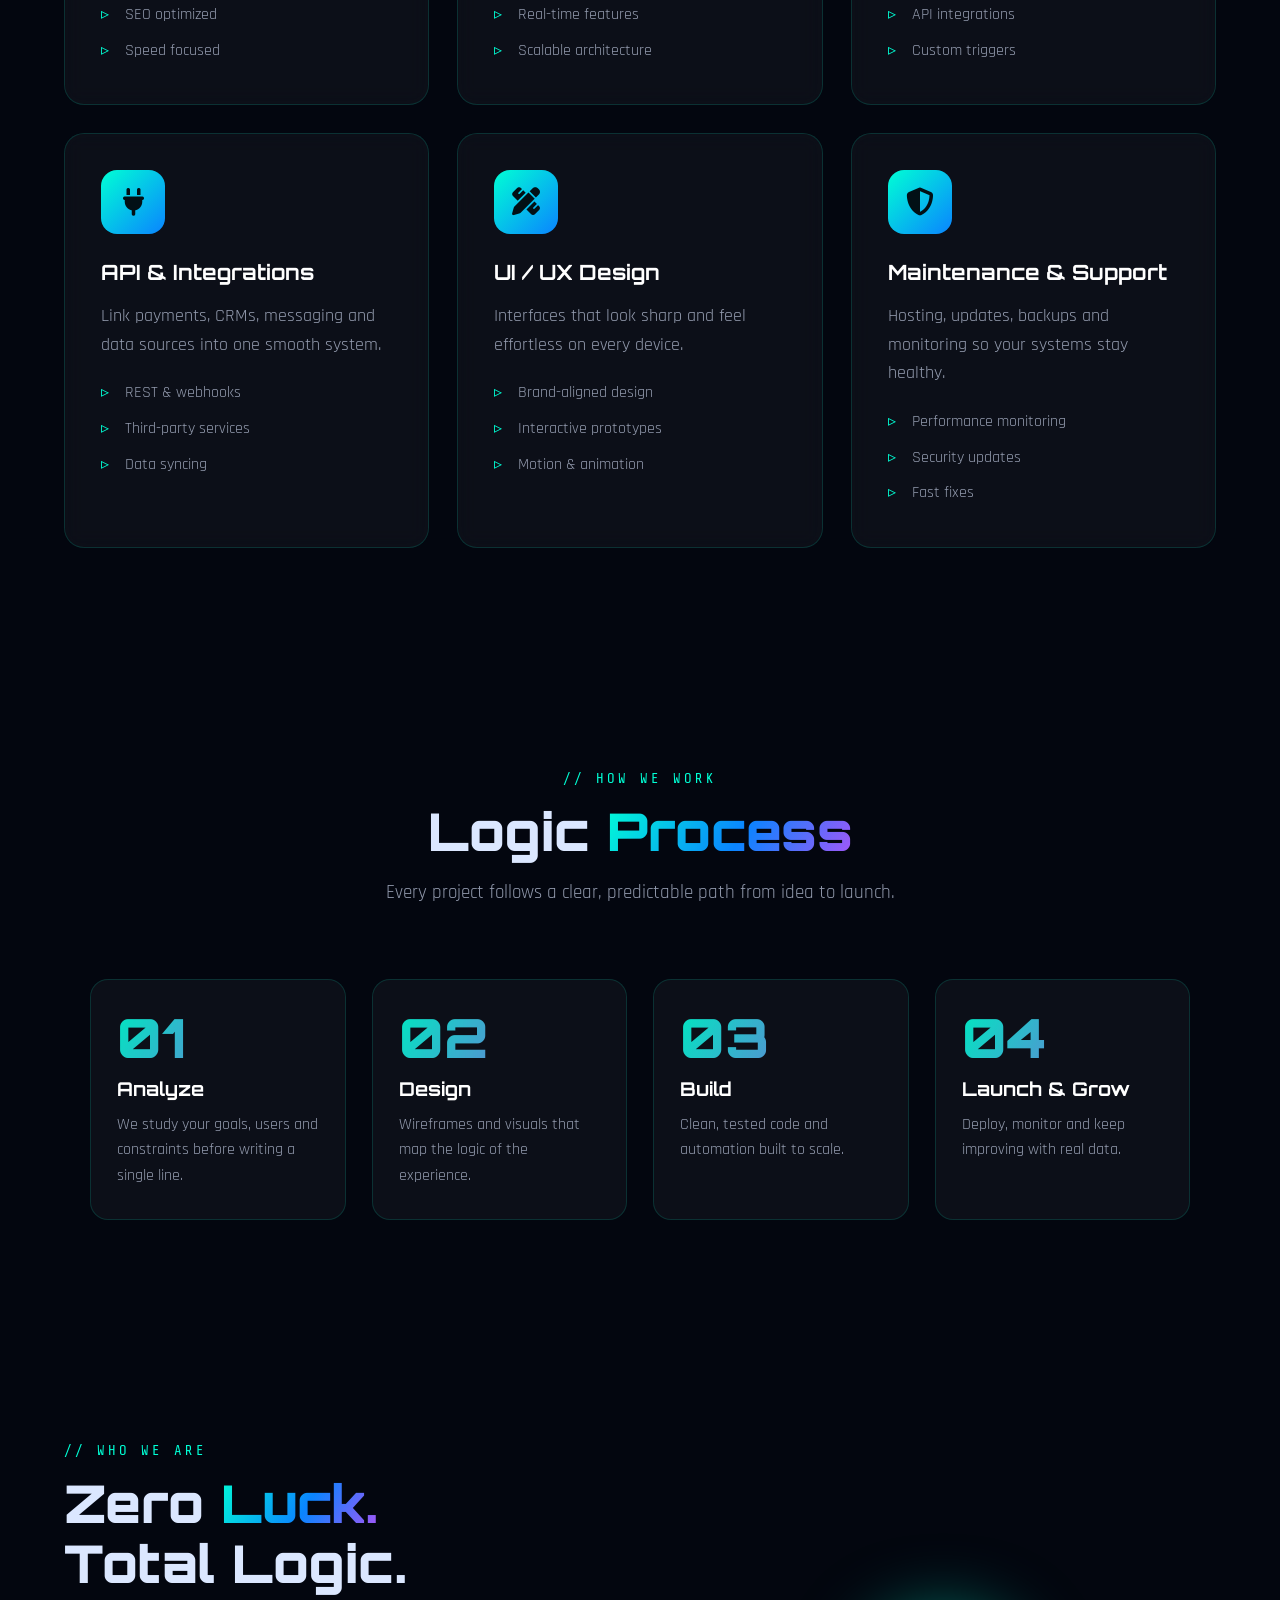
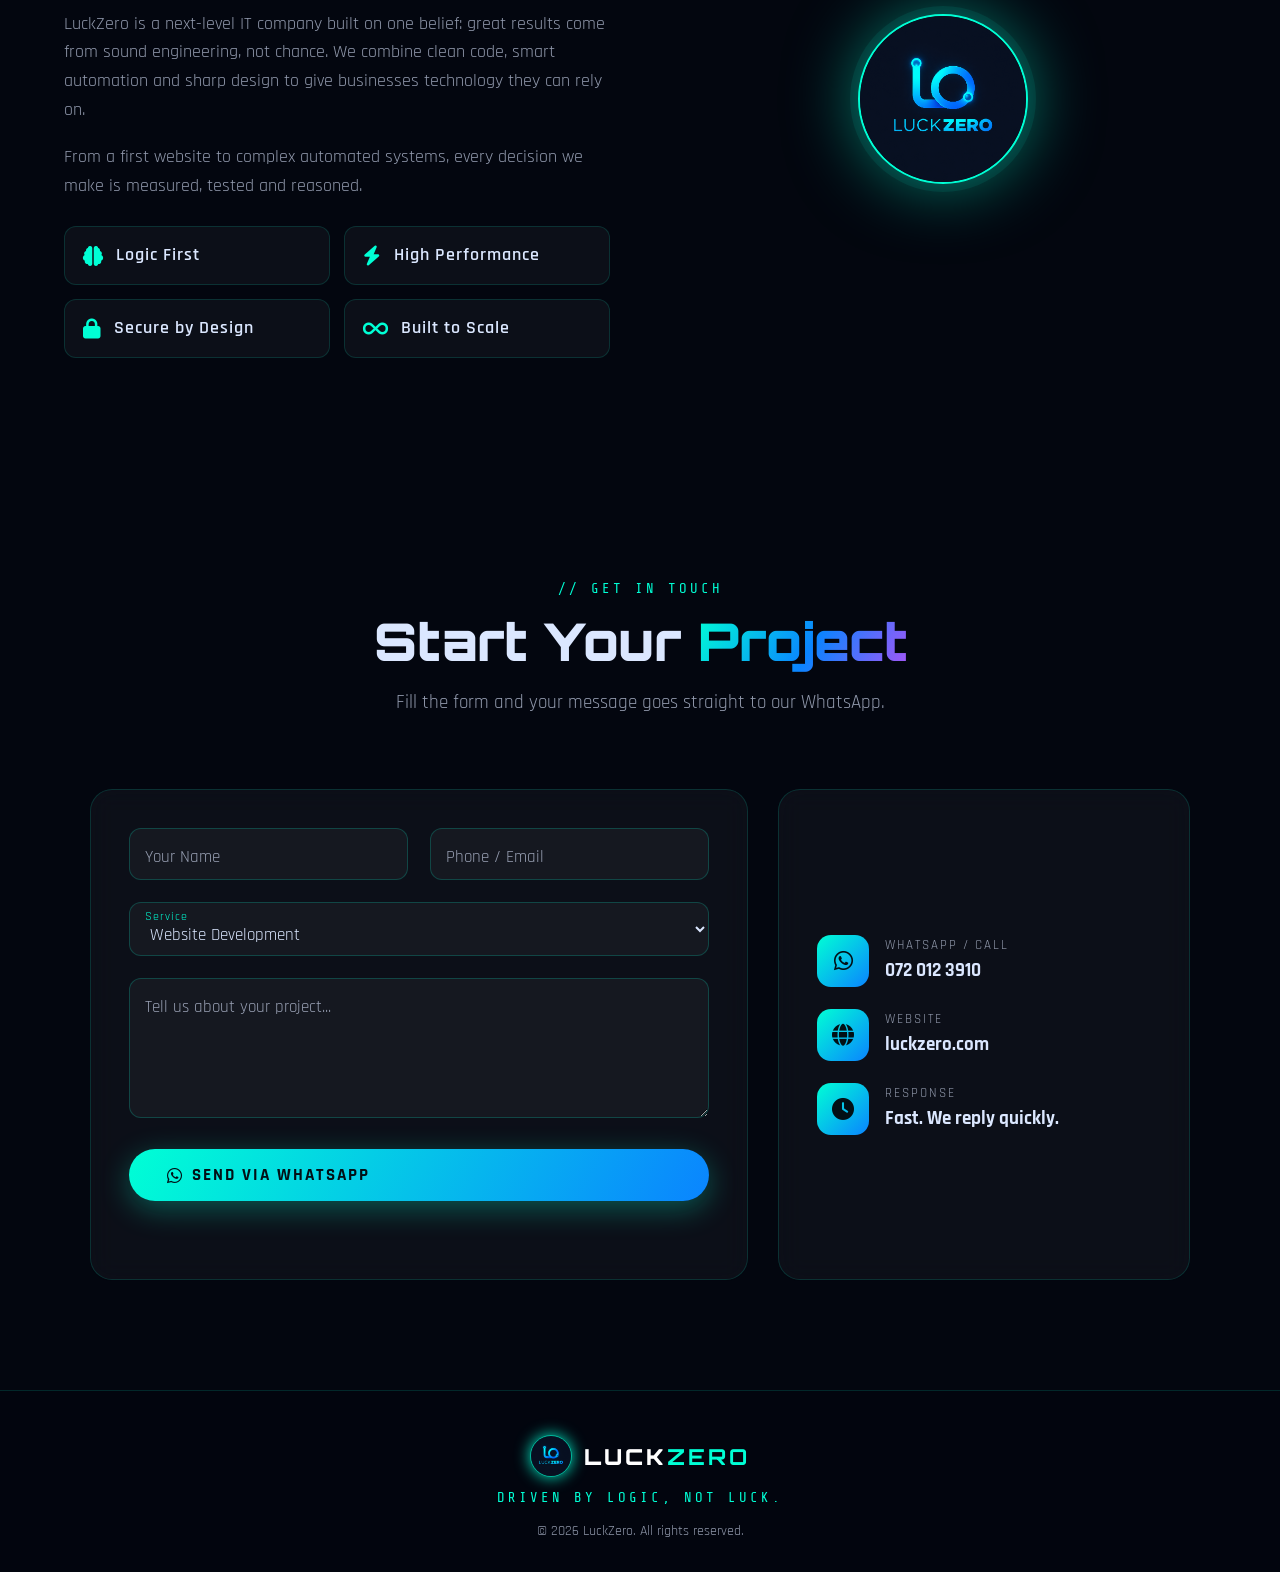
==== commit 1088f48a: "Update index.html" ====
--- a/index.html
+++ b/index.html
@@ -128,6 +128,7 @@
   <ul class="nav-links" id="navLinks">
     <li><a href="#home">Home</a></li>
     <li><a href="#services">Services</a></li>
+    <li><a href="bizmanager.html">BizManager</a></li>
     <li><a href="#process">Process</a></li>
     <li><a href="#about">About</a></li>
     <li><a href="#contact" class="nav-cta">Contact</a></li>
--- a/css/style.css
+++ b/css/style.css
@@ -236,4 +236,4 @@
   .pillars{grid-template-columns:1fr}
   .loader-text{font-size:22px;letter-spacing:7px}
 }
-@media(prefers-reduced-motion:reduce){*{animation-duration:.01ms!important;transition-duration:.01ms!important}.reveal{opacity:1;transform:none;filter:none}}+@media(prefers-reduced-motion:reduce){*{animation-duration:.01ms!important;transition-duration:.01ms!important}.reveal{opacity:1;transform:none;filter:none}}
